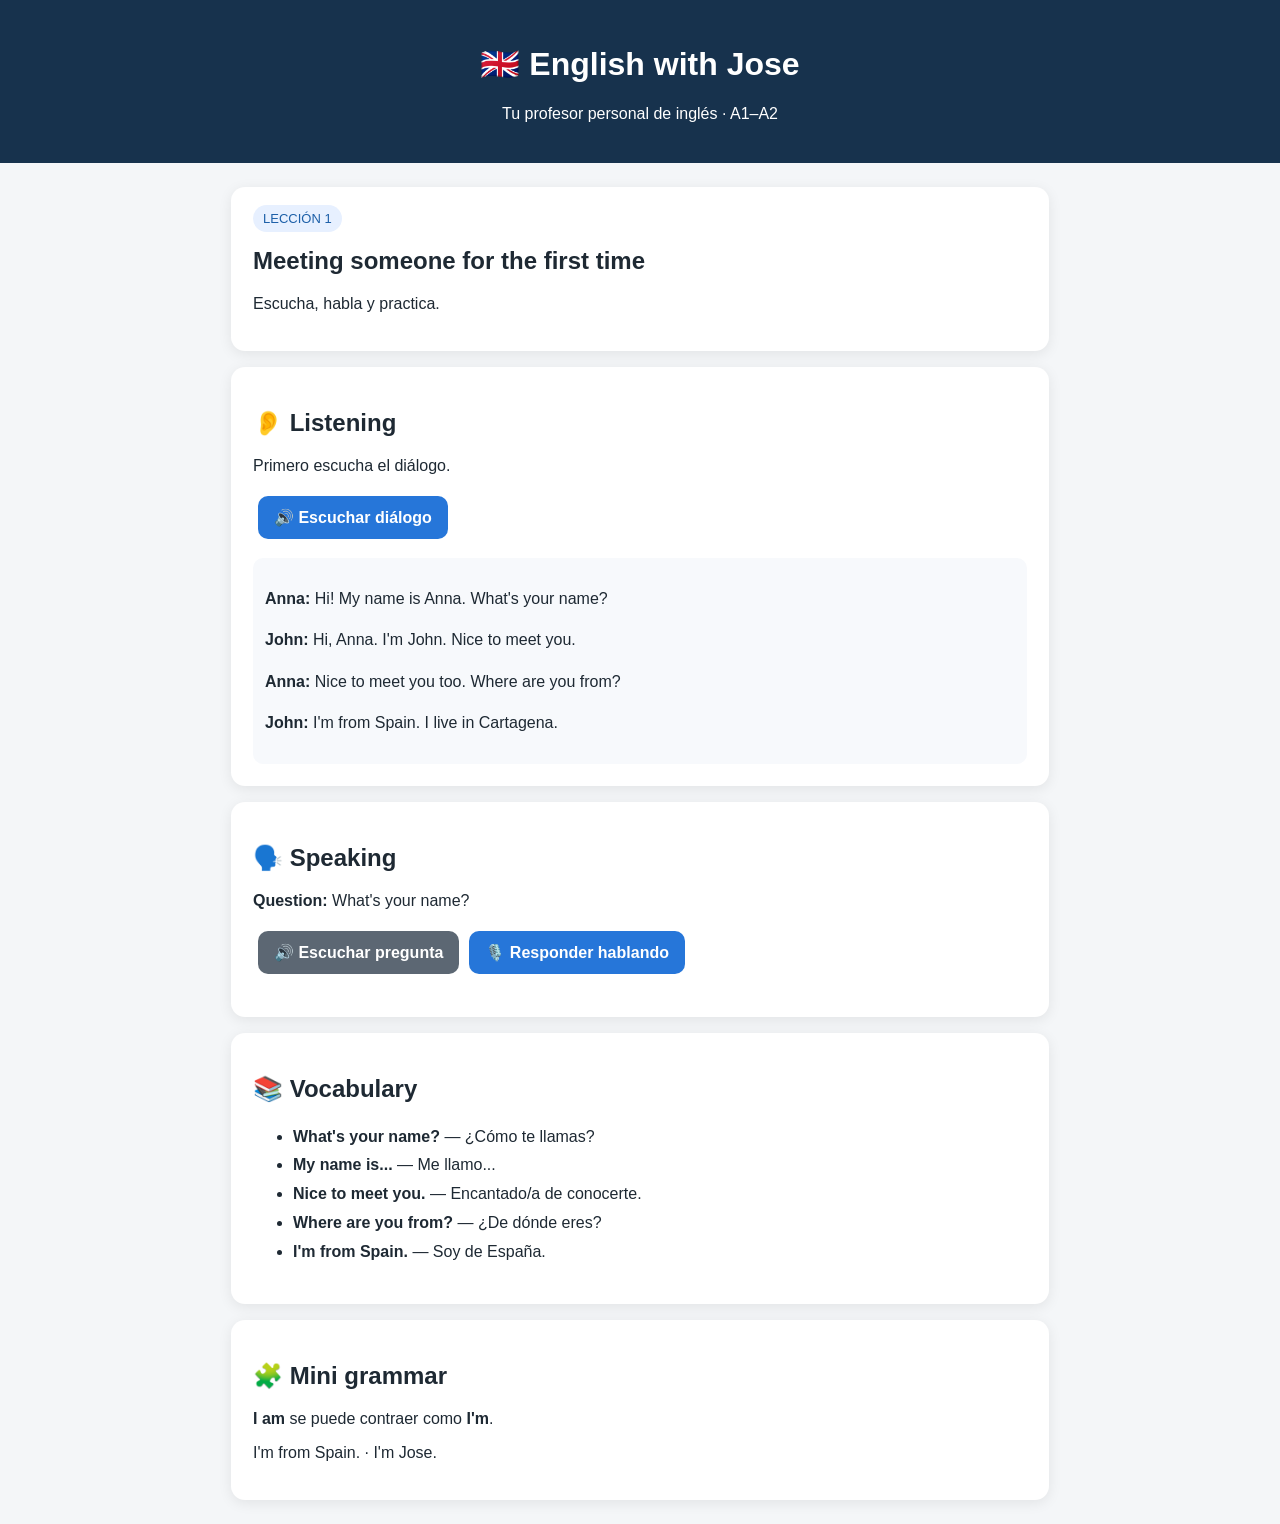
==== index.html @ a92fbfd5 "Add files via upload" ====
<!doctype html><html lang="es"><head><meta charset="utf-8"><meta name="viewport" content="width=device-width,initial-scale=1"><title>English with Jose</title><link rel="stylesheet" href="style.css"></head><body><header><h1>🇬🇧 English with Jose</h1><p>Tu profesor personal de inglés · A1–A2</p></header><main>
<section class="card"><span class="tag">LECCIÓN 1</span><h2>Meeting someone for the first time</h2><p>Escucha, habla y practica.</p></section>
<section class="card"><h2>👂 Listening</h2><p>Primero escucha el diálogo.</p><button id="listenBtn">🔊 Escuchar diálogo</button><div class="dialogue"><p><b>Anna:</b> Hi! My name is Anna. What's your name?</p><p><b>John:</b> Hi, Anna. I'm John. Nice to meet you.</p><p><b>Anna:</b> Nice to meet you too. Where are you from?</p><p><b>John:</b> I'm from Spain. I live in Cartagena.</p></div></section>
<section class="card"><h2>🗣️ Speaking</h2><p><b>Question:</b> What's your name?</p><button id="questionBtn" class="secondary">🔊 Escuchar pregunta</button><button id="speakBtn">🎙️ Responder hablando</button><p id="voiceStatus" class="status"></p><div id="voiceFeedback" class="feedback"></div></section>
<section class="card"><h2>📚 Vocabulary</h2><ul><li><b>What's your name?</b> — ¿Cómo te llamas?</li><li><b>My name is...</b> — Me llamo...</li><li><b>Nice to meet you.</b> — Encantado/a de conocerte.</li><li><b>Where are you from?</b> — ¿De dónde eres?</li><li><b>I'm from Spain.</b> — Soy de España.</li></ul></section>
<section class="card"><h2>🧩 Mini grammar</h2><p><b>I am</b> se puede contraer como <b>I'm</b>.</p><p>I'm from Spain. · I'm Jose.</p></section>
</main><script src="app.js"></script></body></html>
---- style.css ----
*{box-sizing:border-box}body{margin:0;font-family:Arial,sans-serif;background:#f4f6f8;color:#1e2933}header{background:#17324d;color:white;padding:24px;text-align:center}main{max-width:850px;margin:24px auto;padding:0 16px}.card{background:white;border-radius:14px;padding:22px;margin-bottom:16px;box-shadow:0 3px 14px rgba(0,0,0,.08)}.tag{background:#e7f0ff;color:#1c5fa8;padding:6px 10px;border-radius:20px;font-size:13px}button{background:#2676d9;color:white;border:0;border-radius:10px;padding:12px 16px;font-size:16px;font-weight:bold;cursor:pointer;margin:5px}.secondary{background:#5c6773}.dialogue{margin-top:14px;padding:12px;background:#f7f9fc;border-radius:10px;line-height:1.6}.status{font-weight:bold}.feedback{display:none;margin-top:12px;padding:12px;background:#eef7ff;border-radius:10px}ul{line-height:1.8}
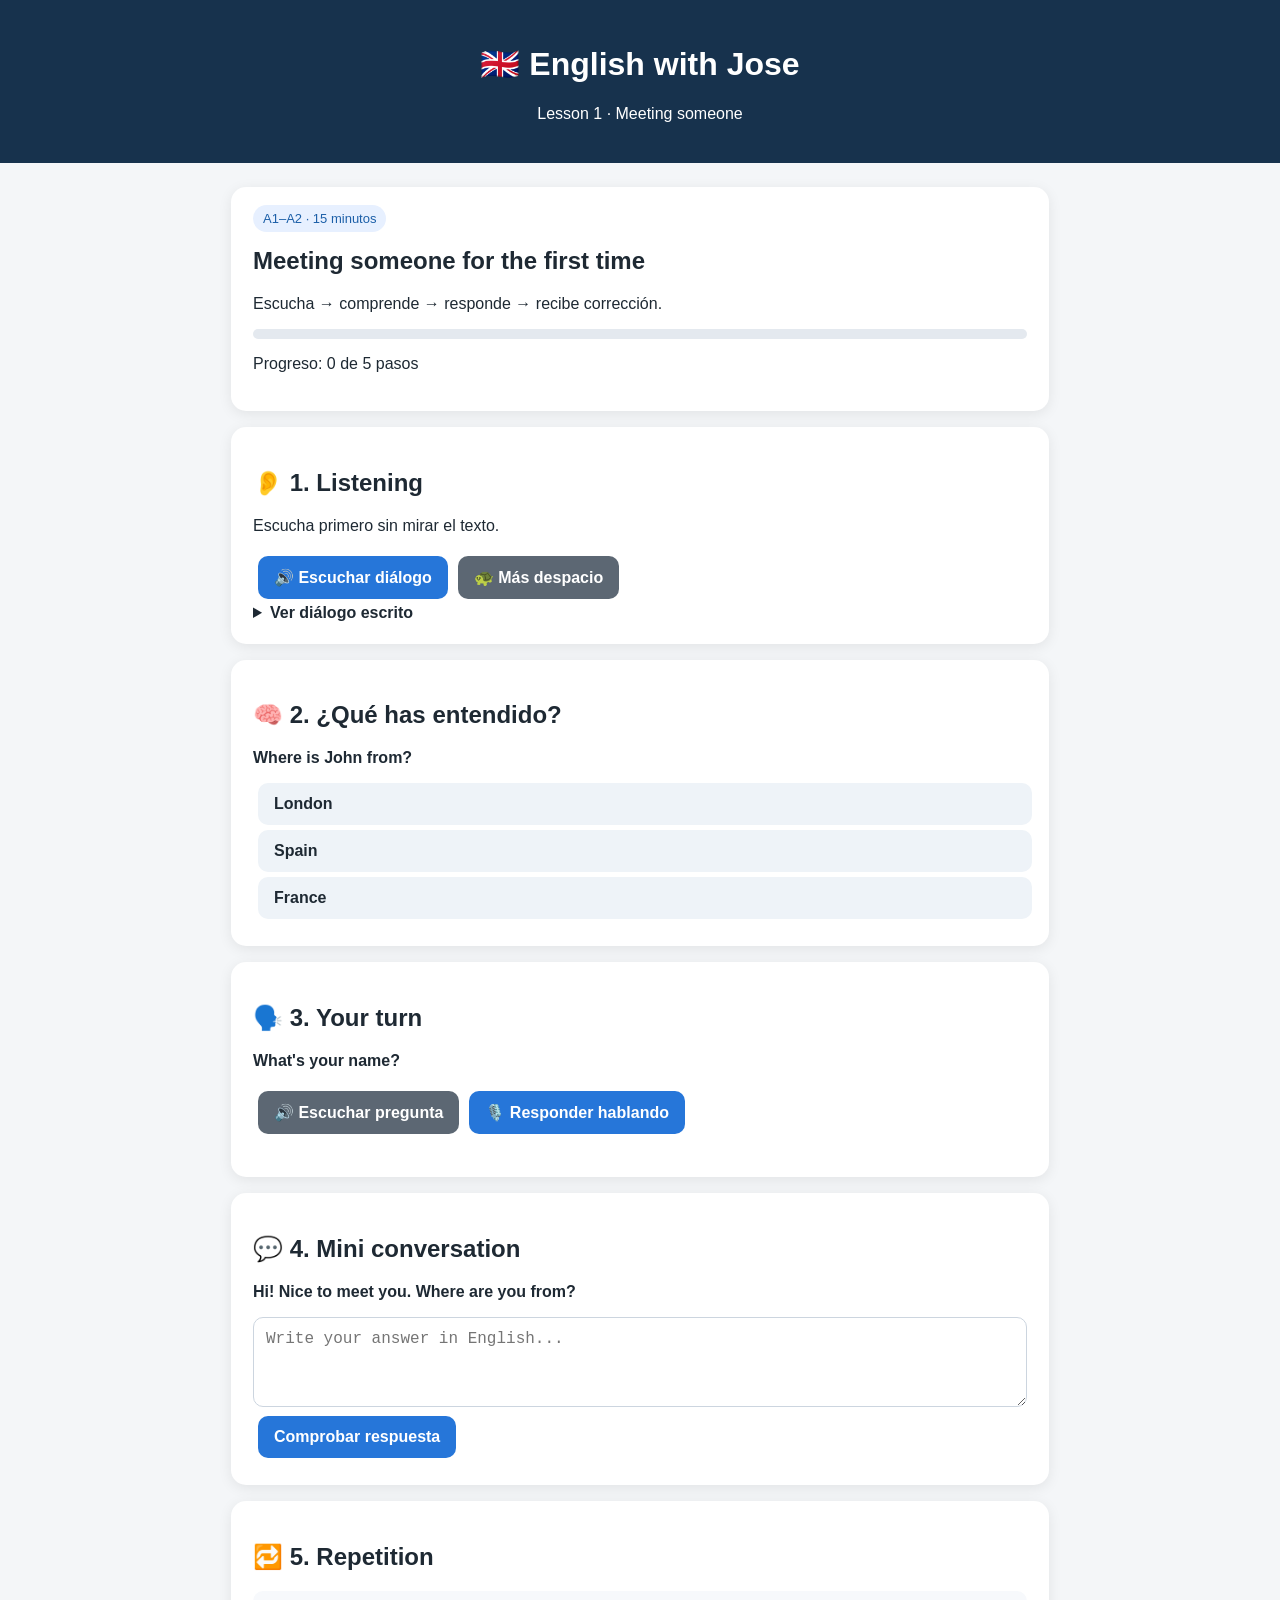
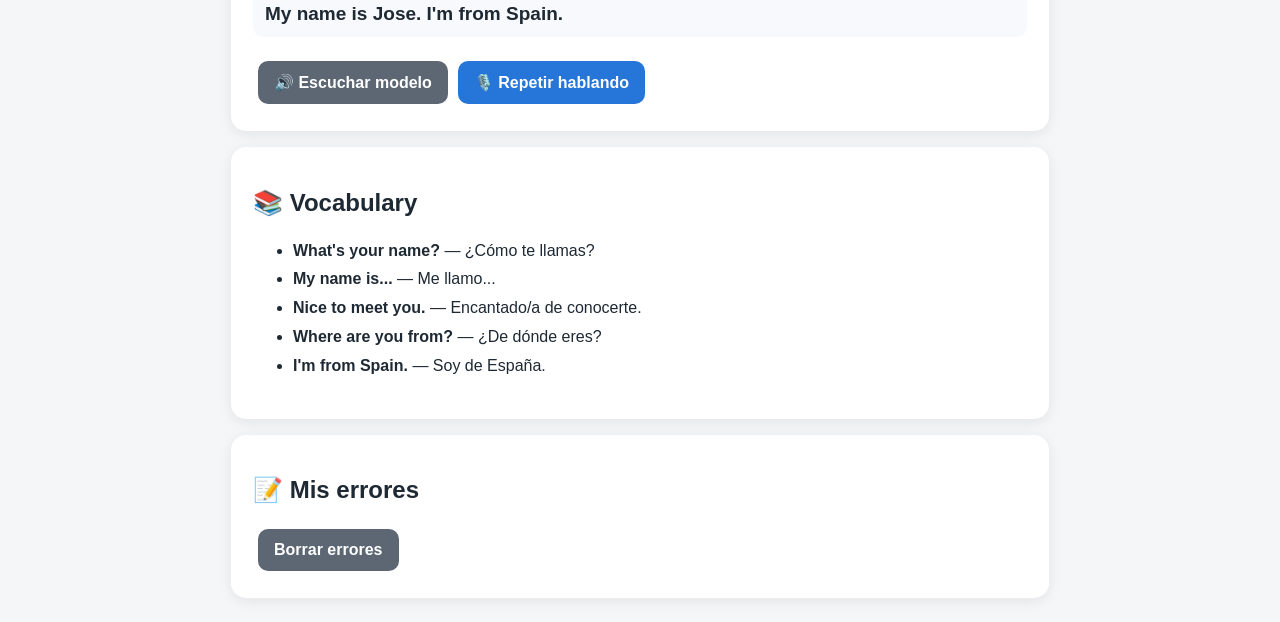
==== commit 264c91d8: "Add files via upload" ====
--- a/index.html
+++ b/index.html
@@ -1,7 +1,9 @@
-<!doctype html><html lang="es"><head><meta charset="utf-8"><meta name="viewport" content="width=device-width,initial-scale=1"><title>English with Jose</title><link rel="stylesheet" href="style.css"></head><body><header><h1>🇬🇧 English with Jose</h1><p>Tu profesor personal de inglés · A1–A2</p></header><main>
-<section class="card"><span class="tag">LECCIÓN 1</span><h2>Meeting someone for the first time</h2><p>Escucha, habla y practica.</p></section>
-<section class="card"><h2>👂 Listening</h2><p>Primero escucha el diálogo.</p><button id="listenBtn">🔊 Escuchar diálogo</button><div class="dialogue"><p><b>Anna:</b> Hi! My name is Anna. What's your name?</p><p><b>John:</b> Hi, Anna. I'm John. Nice to meet you.</p><p><b>Anna:</b> Nice to meet you too. Where are you from?</p><p><b>John:</b> I'm from Spain. I live in Cartagena.</p></div></section>
-<section class="card"><h2>🗣️ Speaking</h2><p><b>Question:</b> What's your name?</p><button id="questionBtn" class="secondary">🔊 Escuchar pregunta</button><button id="speakBtn">🎙️ Responder hablando</button><p id="voiceStatus" class="status"></p><div id="voiceFeedback" class="feedback"></div></section>
+<!doctype html><html lang="es"><head><meta charset="utf-8"><meta name="viewport" content="width=device-width,initial-scale=1"><title>English with Jose</title><link rel="stylesheet" href="style.css"></head><body><header><h1>🇬🇧 English with Jose</h1><p>Lesson 1 · Meeting someone</p></header><main>
+<section class="card"><span class="tag">A1–A2 · 15 minutos</span><h2>Meeting someone for the first time</h2><p>Escucha → comprende → responde → recibe corrección.</p><div class="progress"><div id="bar"></div></div><p id="progressText">Progreso: 0 de 5 pasos</p></section>
+<section class="card"><h2>👂 1. Listening</h2><p>Escucha primero sin mirar el texto.</p><button id="listenBtn">🔊 Escuchar diálogo</button><button id="slowBtn" class="secondary">🐢 Más despacio</button><details><summary>Ver diálogo escrito</summary><div class="dialogue"><p><b>Anna:</b> Hi! My name is Anna. What's your name?</p><p><b>John:</b> Hi, Anna. I'm John. Nice to meet you.</p><p><b>Anna:</b> Nice to meet you too. Where are you from?</p><p><b>John:</b> I'm from Spain. I live in Cartagena.</p></div></details></section>
+<section class="card"><h2>🧠 2. ¿Qué has entendido?</h2><p><b>Where is John from?</b></p><button class="option" data-a="london">London</button><button class="option" data-a="spain">Spain</button><button class="option" data-a="france">France</button><div id="listenFeedback" class="feedback"></div></section>
+<section class="card"><h2>🗣️ 3. Your turn</h2><p><b>What's your name?</b></p><button id="questionBtn" class="secondary">🔊 Escuchar pregunta</button><button id="speakBtn">🎙️ Responder hablando</button><p id="voiceStatus"></p><div id="voiceFeedback" class="feedback"></div></section>
+<section class="card"><h2>💬 4. Mini conversation</h2><p><b>Hi! Nice to meet you. Where are you from?</b></p><textarea id="conversation" placeholder="Write your answer in English..."></textarea><br><button id="checkConversation">Comprobar respuesta</button><div id="conversationFeedback" class="feedback"></div></section>
+<section class="card"><h2>🔁 5. Repetition</h2><p class="model"><b>My name is Jose. I'm from Spain.</b></p><button id="modelBtn" class="secondary">🔊 Escuchar modelo</button><button id="repeatSpeakBtn">🎙️ Repetir hablando</button><div id="repeatFeedback" class="feedback"></div></section>
 <section class="card"><h2>📚 Vocabulary</h2><ul><li><b>What's your name?</b> — ¿Cómo te llamas?</li><li><b>My name is...</b> — Me llamo...</li><li><b>Nice to meet you.</b> — Encantado/a de conocerte.</li><li><b>Where are you from?</b> — ¿De dónde eres?</li><li><b>I'm from Spain.</b> — Soy de España.</li></ul></section>
-<section class="card"><h2>🧩 Mini grammar</h2><p><b>I am</b> se puede contraer como <b>I'm</b>.</p><p>I'm from Spain. · I'm Jose.</p></section>
-</main><script src="app.js"></script></body></html>+<section class="card"><h2>📝 Mis errores</h2><div id="errors"></div><button id="clearErrors" class="secondary">Borrar errores</button></section></main><script src="app.js"></script></body></html>
--- a/style.css
+++ b/style.css
@@ -1 +1 @@
-*{box-sizing:border-box}body{margin:0;font-family:Arial,sans-serif;background:#f4f6f8;color:#1e2933}header{background:#17324d;color:white;padding:24px;text-align:center}main{max-width:850px;margin:24px auto;padding:0 16px}.card{background:white;border-radius:14px;padding:22px;margin-bottom:16px;box-shadow:0 3px 14px rgba(0,0,0,.08)}.tag{background:#e7f0ff;color:#1c5fa8;padding:6px 10px;border-radius:20px;font-size:13px}button{background:#2676d9;color:white;border:0;border-radius:10px;padding:12px 16px;font-size:16px;font-weight:bold;cursor:pointer;margin:5px}.secondary{background:#5c6773}.dialogue{margin-top:14px;padding:12px;background:#f7f9fc;border-radius:10px;line-height:1.6}.status{font-weight:bold}.feedback{display:none;margin-top:12px;padding:12px;background:#eef7ff;border-radius:10px}ul{line-height:1.8}+*{box-sizing:border-box}body{margin:0;font-family:Arial,sans-serif;background:#f4f6f8;color:#1e2933}header{background:#17324d;color:#fff;padding:24px;text-align:center}main{max-width:850px;margin:24px auto;padding:0 16px}.card{background:#fff;border-radius:15px;padding:22px;margin-bottom:16px;box-shadow:0 3px 14px rgba(0,0,0,.08)}.tag{background:#e7f0ff;color:#1c5fa8;padding:6px 10px;border-radius:20px;font-size:13px}.progress{height:10px;background:#e4e9ef;border-radius:10px}.progress div{height:100%;width:0%;background:#2676d9;transition:.4s}button{background:#2676d9;color:#fff;border:0;border-radius:10px;padding:12px 16px;font-size:16px;font-weight:bold;cursor:pointer;margin:5px}.secondary{background:#5c6773}.option{display:block;width:100%;text-align:left;background:#eef3f8;color:#1e2933}.dialogue{padding:10px;background:#f7f9fc;border-radius:10px}.feedback{display:none;margin-top:12px;padding:12px;border-radius:10px;background:#eef7ff}.success{background:#eff9f2}.error{background:#fff2f2;padding:10px;border-radius:8px;margin:8px 0}textarea{width:100%;min-height:90px;padding:12px;border:1px solid #ccd5df;border-radius:10px;font-size:16px}.model{font-size:19px;background:#f7f9fc;padding:12px;border-radius:10px}ul{line-height:1.8}summary{cursor:pointer;font-weight:bold}
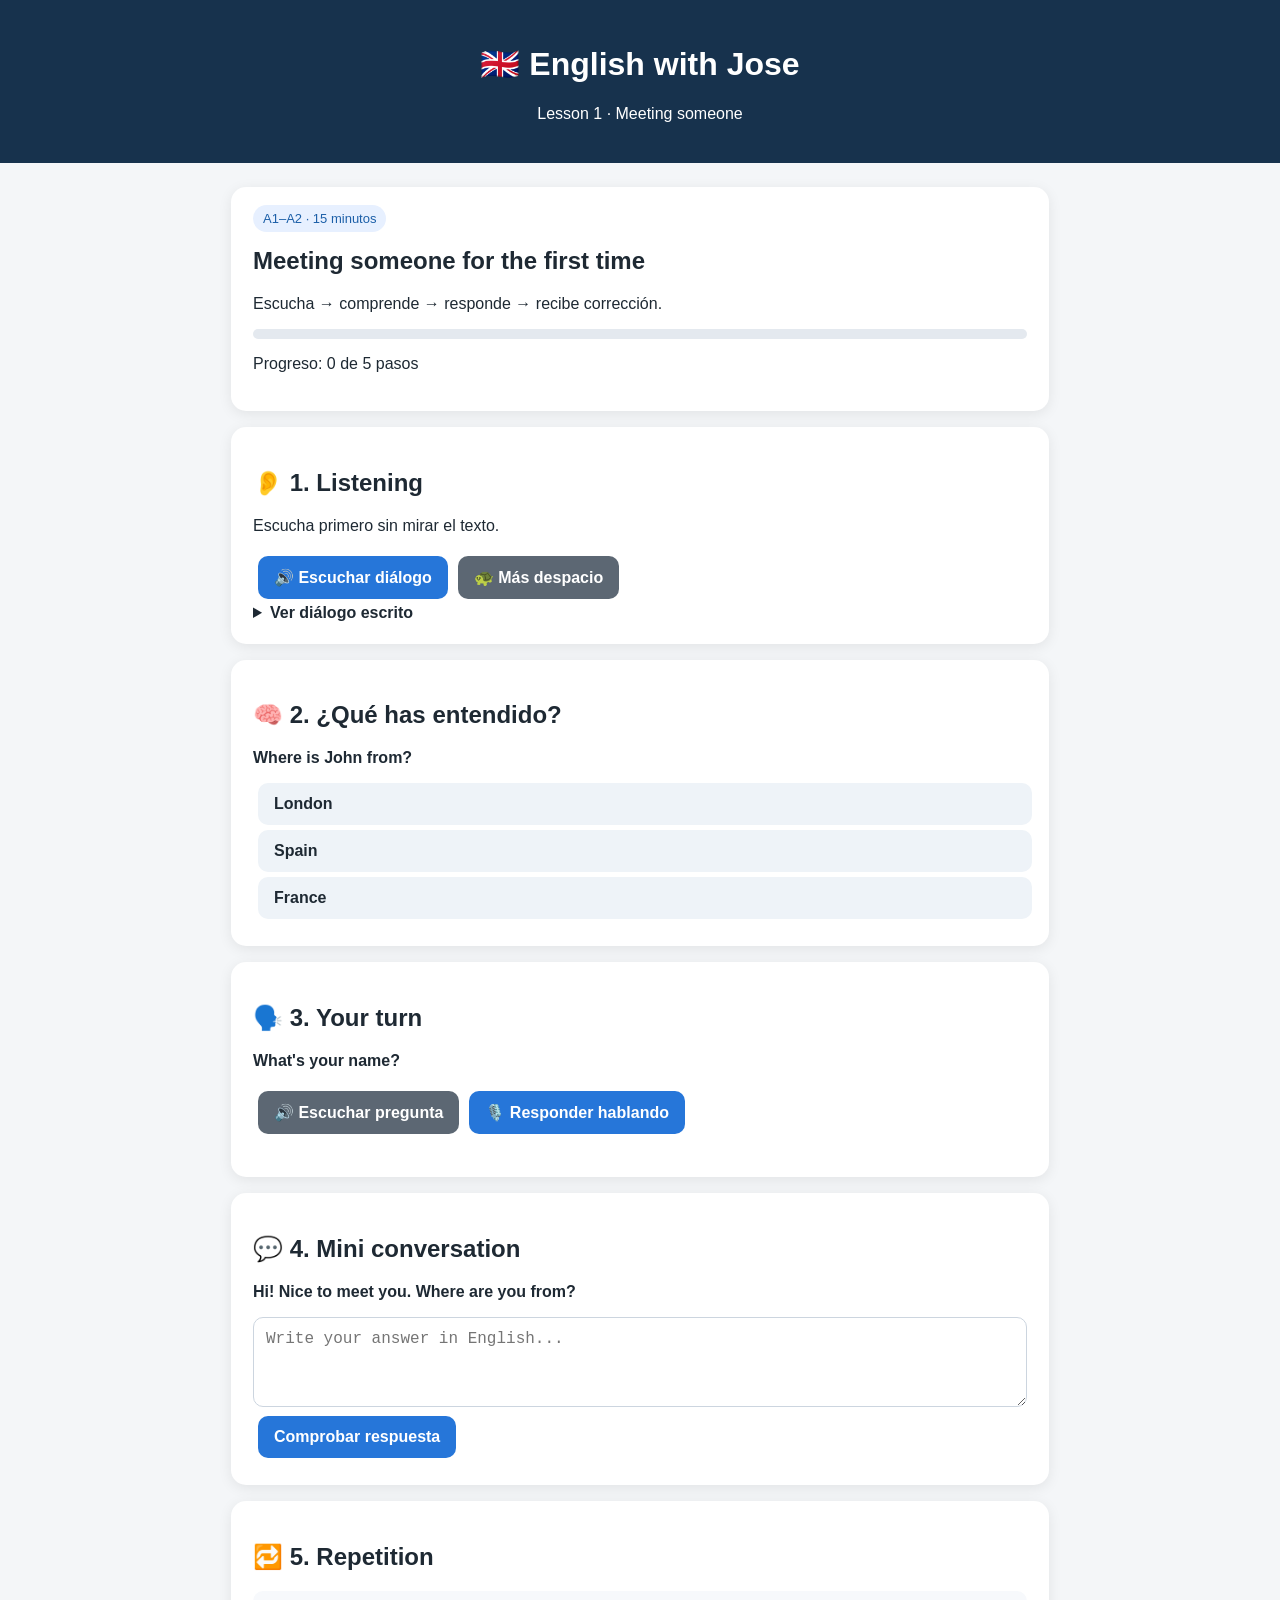
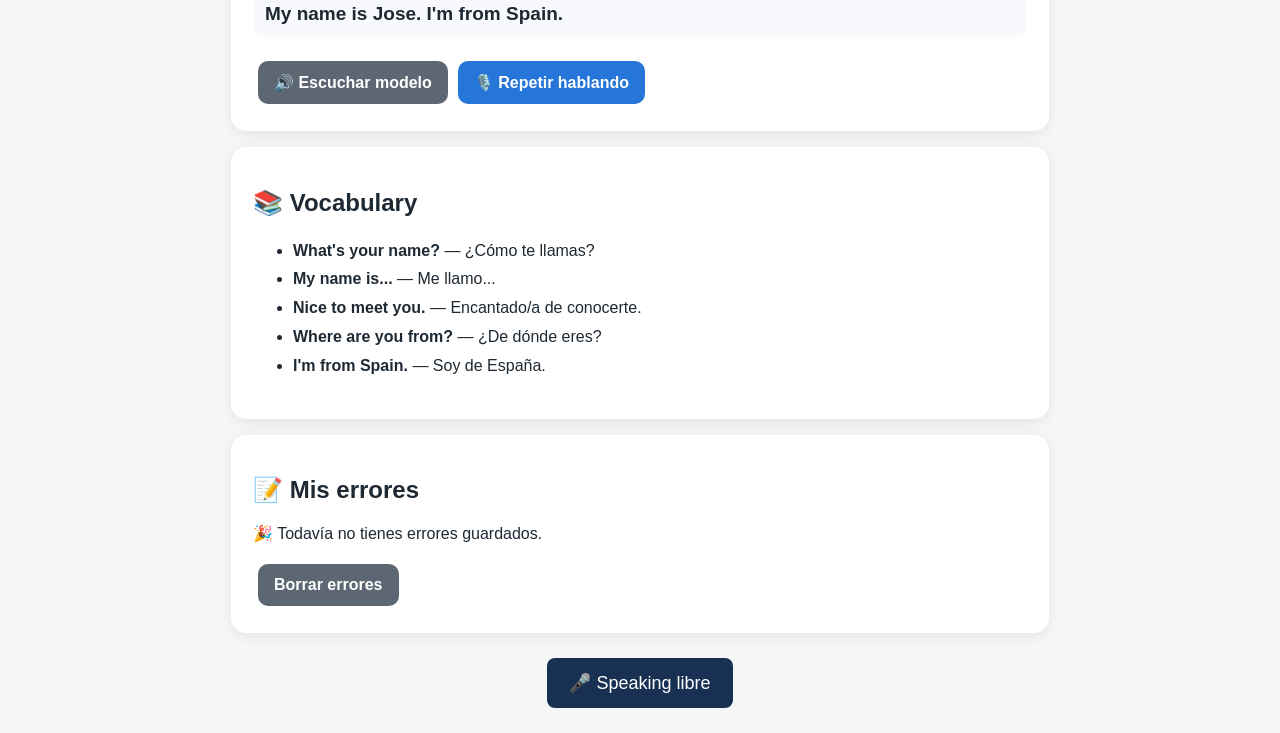
==== commit ffcd0de6: "Add error section and speaking link to index.html Added a section for displaying errors and a link t" ====
--- a/index.html
+++ b/index.html
@@ -6,4 +6,9 @@
 <section class="card"><h2>💬 4. Mini conversation</h2><p><b>Hi! Nice to meet you. Where are you from?</b></p><textarea id="conversation" placeholder="Write your answer in English..."></textarea><br><button id="checkConversation">Comprobar respuesta</button><div id="conversationFeedback" class="feedback"></div></section>
 <section class="card"><h2>🔁 5. Repetition</h2><p class="model"><b>My name is Jose. I'm from Spain.</b></p><button id="modelBtn" class="secondary">🔊 Escuchar modelo</button><button id="repeatSpeakBtn">🎙️ Repetir hablando</button><div id="repeatFeedback" class="feedback"></div></section>
 <section class="card"><h2>📚 Vocabulary</h2><ul><li><b>What's your name?</b> — ¿Cómo te llamas?</li><li><b>My name is...</b> — Me llamo...</li><li><b>Nice to meet you.</b> — Encantado/a de conocerte.</li><li><b>Where are you from?</b> — ¿De dónde eres?</li><li><b>I'm from Spain.</b> — Soy de España.</li></ul></section>
-<section class="card"><h2>📝 Mis errores</h2><div id="errors"></div><button id="clearErrors" class="secondary">Borrar errores</button></section></main><script src="app.js"></script></body></html>+<section class="card"><h2>📝 Mis errores</h2><div id="errors"></div><button id="clearErrors" class="secondary">Borrar errores</button></section></main><script src="app.js"></script>
+<p style="text-align:center; margin:25px;">
+  <a href="speaking.html" style="display:inline-block; background:#183153; color:white; padding:14px 22px; border-radius:8px; text-decoration:none; font-size:18px;">
+    🎤 Speaking libre
+  </a>
+</p></body></html>
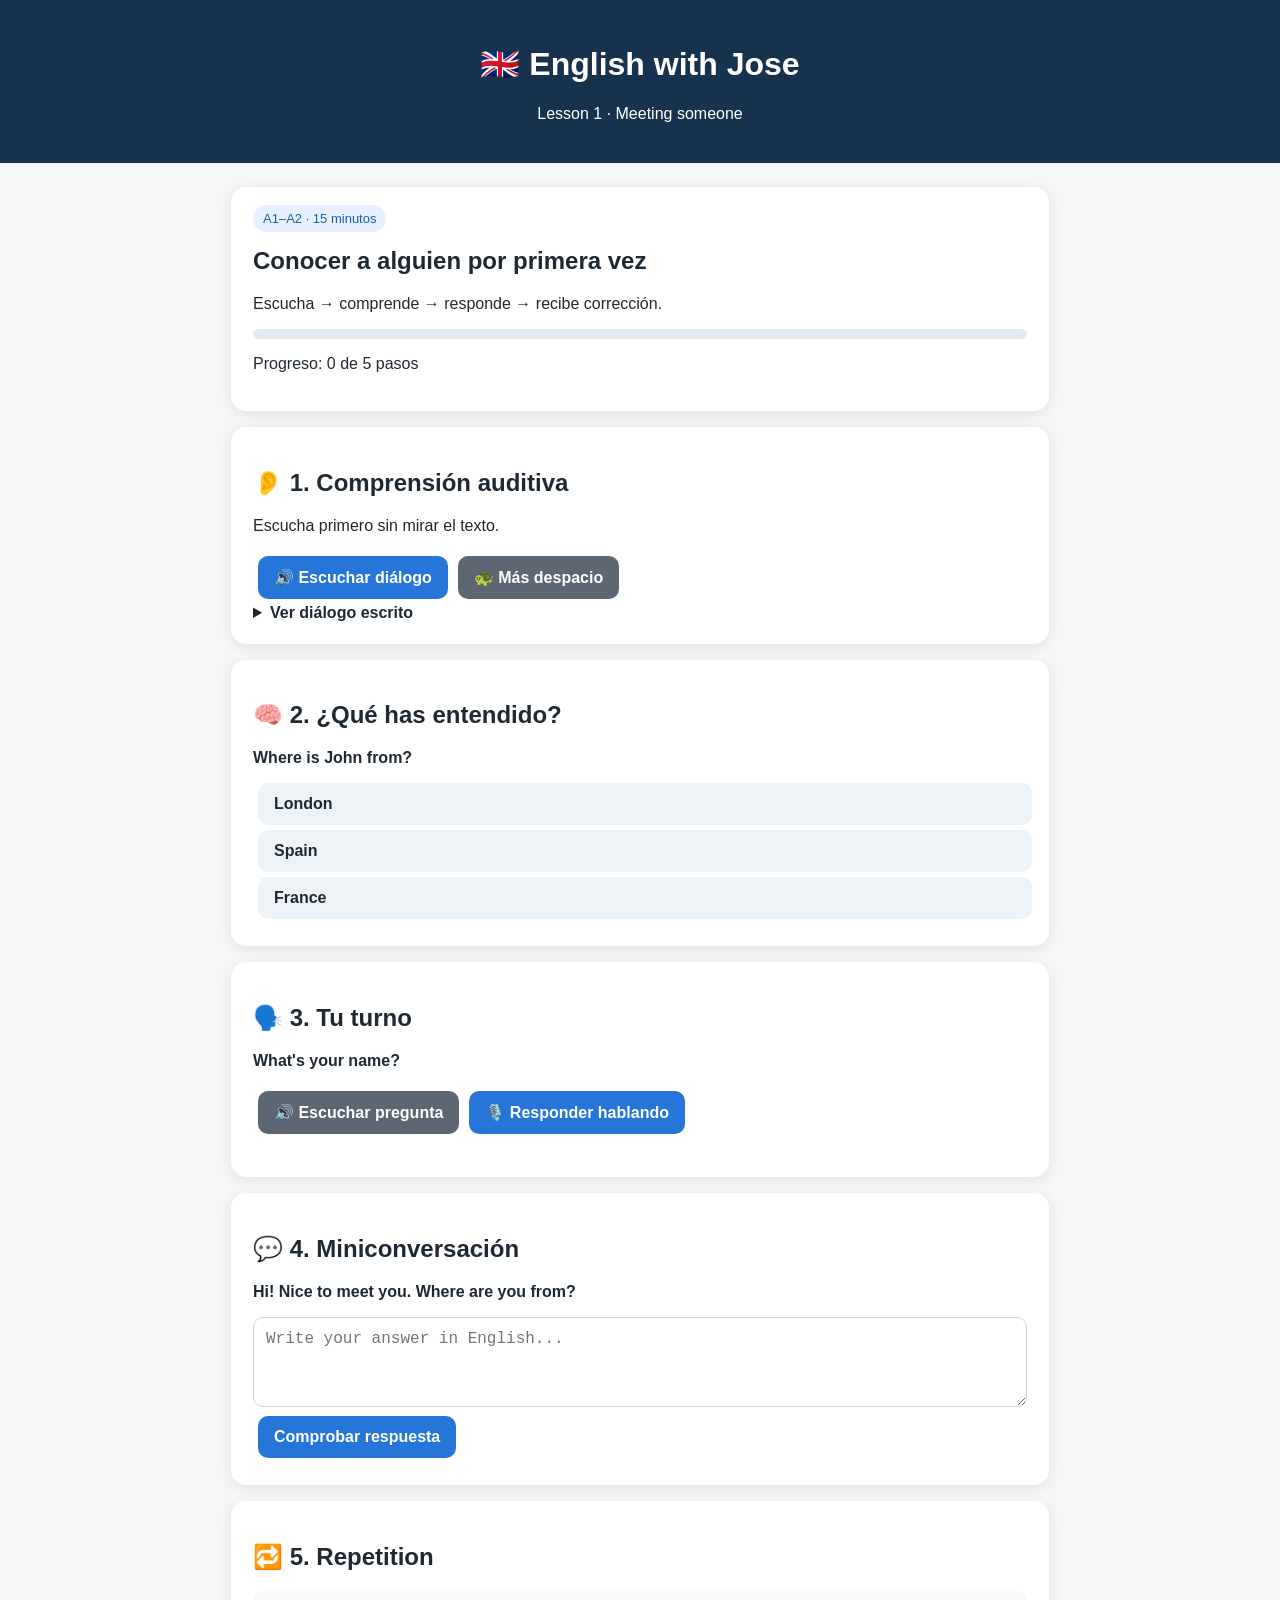
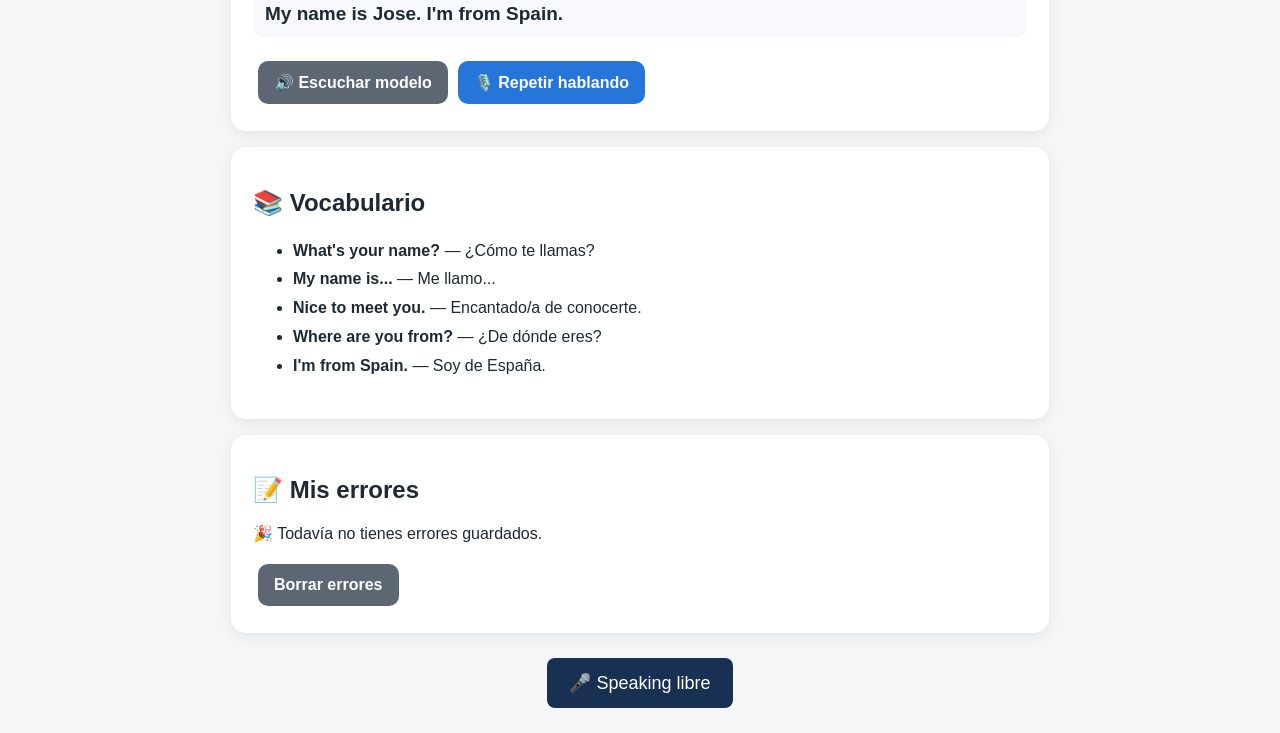
==== commit eecca7b9: "Add Spanish sections for vocabulary and comprehension" ====
--- a/index.html
+++ b/index.html
@@ -1,11 +1,11 @@
 <!doctype html><html lang="es"><head><meta charset="utf-8"><meta name="viewport" content="width=device-width,initial-scale=1"><title>English with Jose</title><link rel="stylesheet" href="style.css"></head><body><header><h1>🇬🇧 English with Jose</h1><p>Lesson 1 · Meeting someone</p></header><main>
-<section class="card"><span class="tag">A1–A2 · 15 minutos</span><h2>Meeting someone for the first time</h2><p>Escucha → comprende → responde → recibe corrección.</p><div class="progress"><div id="bar"></div></div><p id="progressText">Progreso: 0 de 5 pasos</p></section>
-<section class="card"><h2>👂 1. Listening</h2><p>Escucha primero sin mirar el texto.</p><button id="listenBtn">🔊 Escuchar diálogo</button><button id="slowBtn" class="secondary">🐢 Más despacio</button><details><summary>Ver diálogo escrito</summary><div class="dialogue"><p><b>Anna:</b> Hi! My name is Anna. What's your name?</p><p><b>John:</b> Hi, Anna. I'm John. Nice to meet you.</p><p><b>Anna:</b> Nice to meet you too. Where are you from?</p><p><b>John:</b> I'm from Spain. I live in Cartagena.</p></div></details></section>
+<section class="card"><span class="tag">A1–A2 · 15 minutos</span><h2>Conocer a alguien por primera vez</h2><p>Escucha → comprende → responde → recibe corrección.</p><div class="progress"><div id="bar"></div></div><p id="progressText">Progreso: 0 de 5 pasos</p></section>
+<section class="card"><h2>👂 1. Comprensión auditiva</h2><p>Escucha primero sin mirar el texto.</p><button id="listenBtn">🔊 Escuchar diálogo</button><button id="slowBtn" class="secondary">🐢 Más despacio</button><details><summary>Ver diálogo escrito</summary><div class="dialogue"><p><b>Anna:</b> Hi! My name is Anna. What's your name?</p><p><b>John:</b> Hi, Anna. I'm John. Nice to meet you.</p><p><b>Anna:</b> Nice to meet you too. Where are you from?</p><p><b>John:</b> I'm from Spain. I live in Cartagena.</p></div></details></section>
 <section class="card"><h2>🧠 2. ¿Qué has entendido?</h2><p><b>Where is John from?</b></p><button class="option" data-a="london">London</button><button class="option" data-a="spain">Spain</button><button class="option" data-a="france">France</button><div id="listenFeedback" class="feedback"></div></section>
-<section class="card"><h2>🗣️ 3. Your turn</h2><p><b>What's your name?</b></p><button id="questionBtn" class="secondary">🔊 Escuchar pregunta</button><button id="speakBtn">🎙️ Responder hablando</button><p id="voiceStatus"></p><div id="voiceFeedback" class="feedback"></div></section>
-<section class="card"><h2>💬 4. Mini conversation</h2><p><b>Hi! Nice to meet you. Where are you from?</b></p><textarea id="conversation" placeholder="Write your answer in English..."></textarea><br><button id="checkConversation">Comprobar respuesta</button><div id="conversationFeedback" class="feedback"></div></section>
+<section class="card"><h2>🗣️ 3. Tu turno</h2><p><b>What's your name?</b></p><button id="questionBtn" class="secondary">🔊 Escuchar pregunta</button><button id="speakBtn">🎙️ Responder hablando</button><p id="voiceStatus"></p><div id="voiceFeedback" class="feedback"></div></section>
+<section class="card"><h2>💬 4. Miniconversación</h2><p><b>Hi! Nice to meet you. Where are you from?</b></p><textarea id="conversation" placeholder="Write your answer in English..."></textarea><br><button id="checkConversation">Comprobar respuesta</button><div id="conversationFeedback" class="feedback"></div></section>
 <section class="card"><h2>🔁 5. Repetition</h2><p class="model"><b>My name is Jose. I'm from Spain.</b></p><button id="modelBtn" class="secondary">🔊 Escuchar modelo</button><button id="repeatSpeakBtn">🎙️ Repetir hablando</button><div id="repeatFeedback" class="feedback"></div></section>
-<section class="card"><h2>📚 Vocabulary</h2><ul><li><b>What's your name?</b> — ¿Cómo te llamas?</li><li><b>My name is...</b> — Me llamo...</li><li><b>Nice to meet you.</b> — Encantado/a de conocerte.</li><li><b>Where are you from?</b> — ¿De dónde eres?</li><li><b>I'm from Spain.</b> — Soy de España.</li></ul></section>
+<section class="card"><h2>📚 Vocabulario</h2><ul><li><b>What's your name?</b> — ¿Cómo te llamas?</li><li><b>My name is...</b> — Me llamo...</li><li><b>Nice to meet you.</b> — Encantado/a de conocerte.</li><li><b>Where are you from?</b> — ¿De dónde eres?</li><li><b>I'm from Spain.</b> — Soy de España.</li></ul></section>
 <section class="card"><h2>📝 Mis errores</h2><div id="errors"></div><button id="clearErrors" class="secondary">Borrar errores</button></section></main><script src="app.js"></script>
 <p style="text-align:center; margin:25px;">
   <a href="speaking.html" style="display:inline-block; background:#183153; color:white; padding:14px 22px; border-radius:8px; text-decoration:none; font-size:18px;">
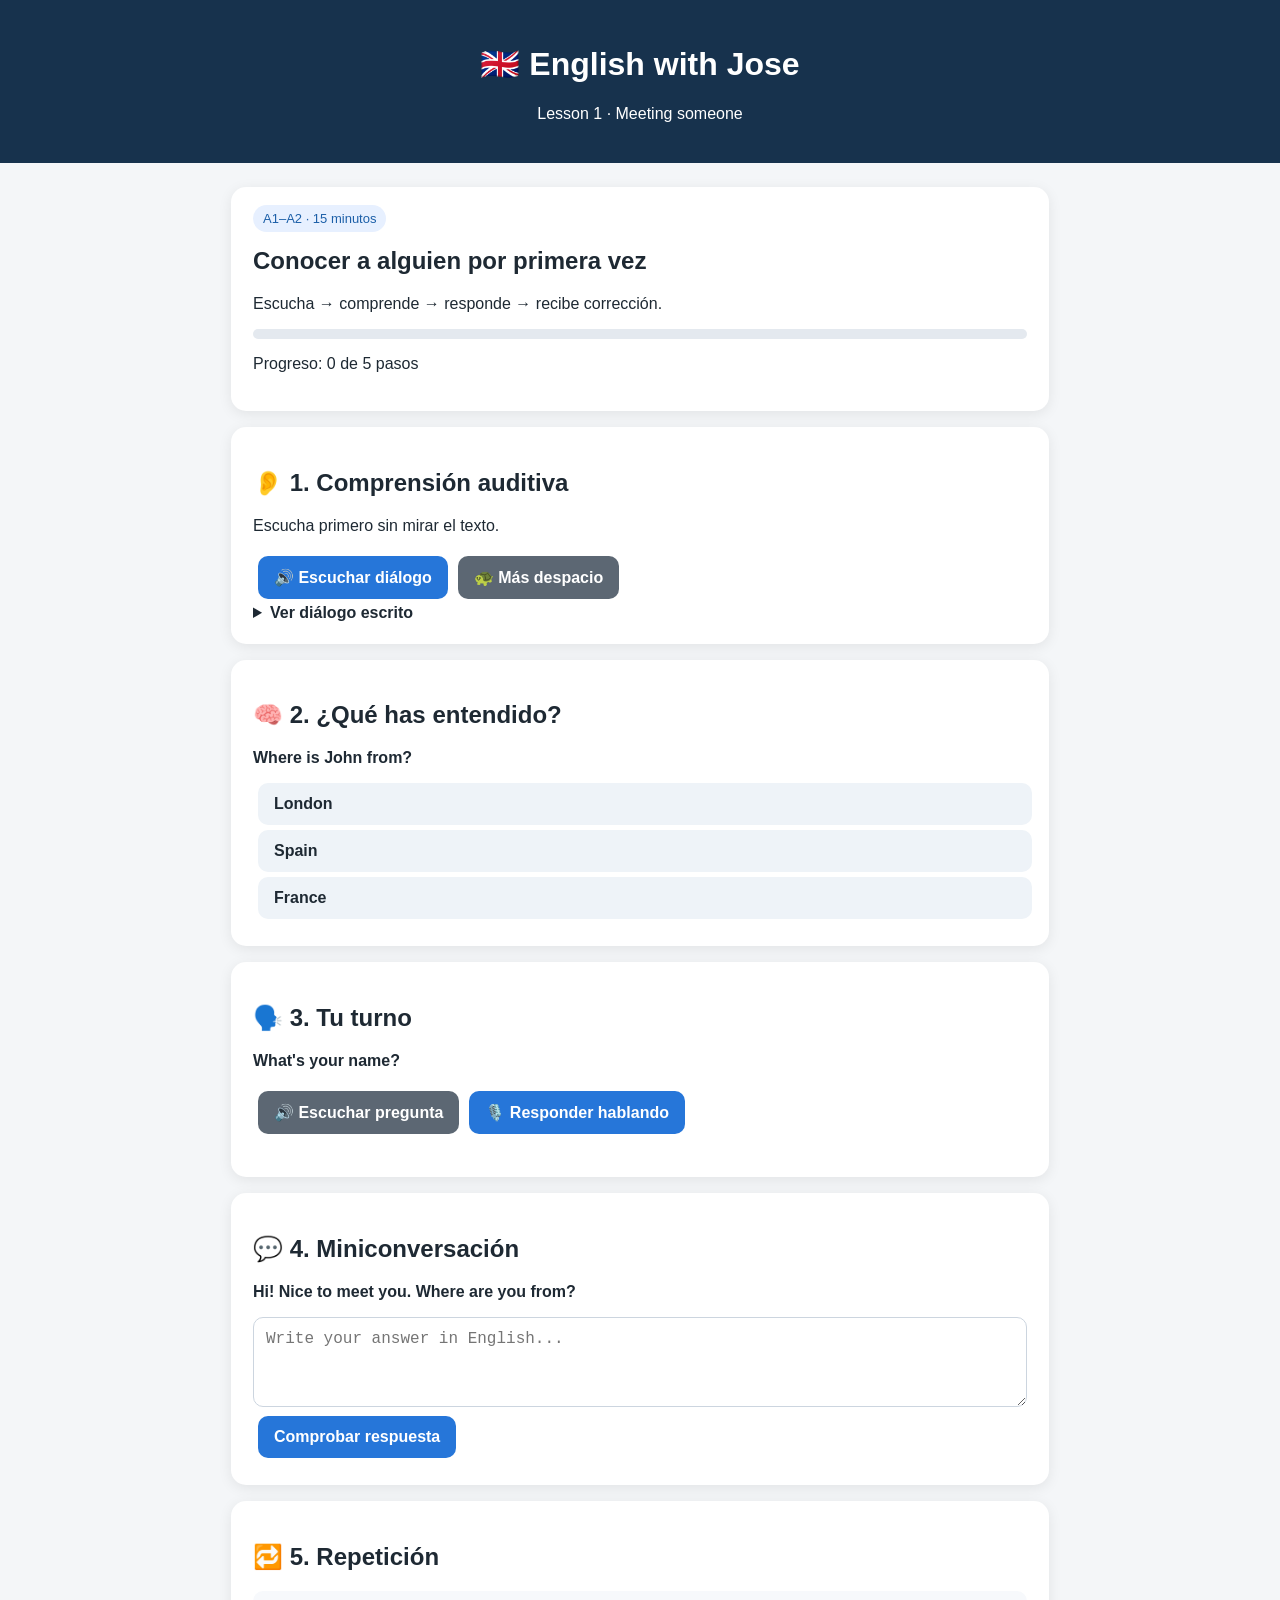
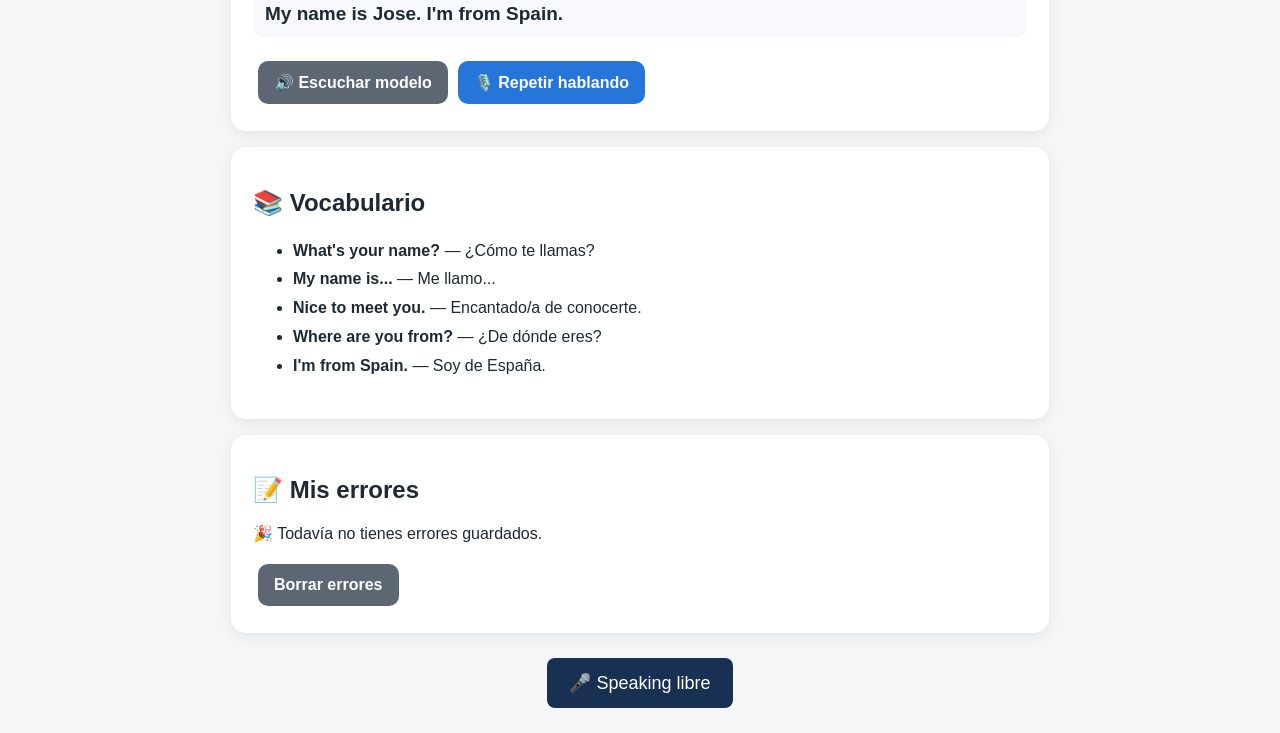
==== commit c940fce9: "Fix section title from 'Repetition' to 'Repetición'" ====
--- a/index.html
+++ b/index.html
@@ -4,7 +4,7 @@
 <section class="card"><h2>🧠 2. ¿Qué has entendido?</h2><p><b>Where is John from?</b></p><button class="option" data-a="london">London</button><button class="option" data-a="spain">Spain</button><button class="option" data-a="france">France</button><div id="listenFeedback" class="feedback"></div></section>
 <section class="card"><h2>🗣️ 3. Tu turno</h2><p><b>What's your name?</b></p><button id="questionBtn" class="secondary">🔊 Escuchar pregunta</button><button id="speakBtn">🎙️ Responder hablando</button><p id="voiceStatus"></p><div id="voiceFeedback" class="feedback"></div></section>
 <section class="card"><h2>💬 4. Miniconversación</h2><p><b>Hi! Nice to meet you. Where are you from?</b></p><textarea id="conversation" placeholder="Write your answer in English..."></textarea><br><button id="checkConversation">Comprobar respuesta</button><div id="conversationFeedback" class="feedback"></div></section>
-<section class="card"><h2>🔁 5. Repetition</h2><p class="model"><b>My name is Jose. I'm from Spain.</b></p><button id="modelBtn" class="secondary">🔊 Escuchar modelo</button><button id="repeatSpeakBtn">🎙️ Repetir hablando</button><div id="repeatFeedback" class="feedback"></div></section>
+<section class="card"><h2>🔁 5. Repetición</h2><p class="model"><b>My name is Jose. I'm from Spain.</b></p><button id="modelBtn" class="secondary">🔊 Escuchar modelo</button><button id="repeatSpeakBtn">🎙️ Repetir hablando</button><div id="repeatFeedback" class="feedback"></div></section>
 <section class="card"><h2>📚 Vocabulario</h2><ul><li><b>What's your name?</b> — ¿Cómo te llamas?</li><li><b>My name is...</b> — Me llamo...</li><li><b>Nice to meet you.</b> — Encantado/a de conocerte.</li><li><b>Where are you from?</b> — ¿De dónde eres?</li><li><b>I'm from Spain.</b> — Soy de España.</li></ul></section>
 <section class="card"><h2>📝 Mis errores</h2><div id="errors"></div><button id="clearErrors" class="secondary">Borrar errores</button></section></main><script src="app.js"></script>
 <p style="text-align:center; margin:25px;">
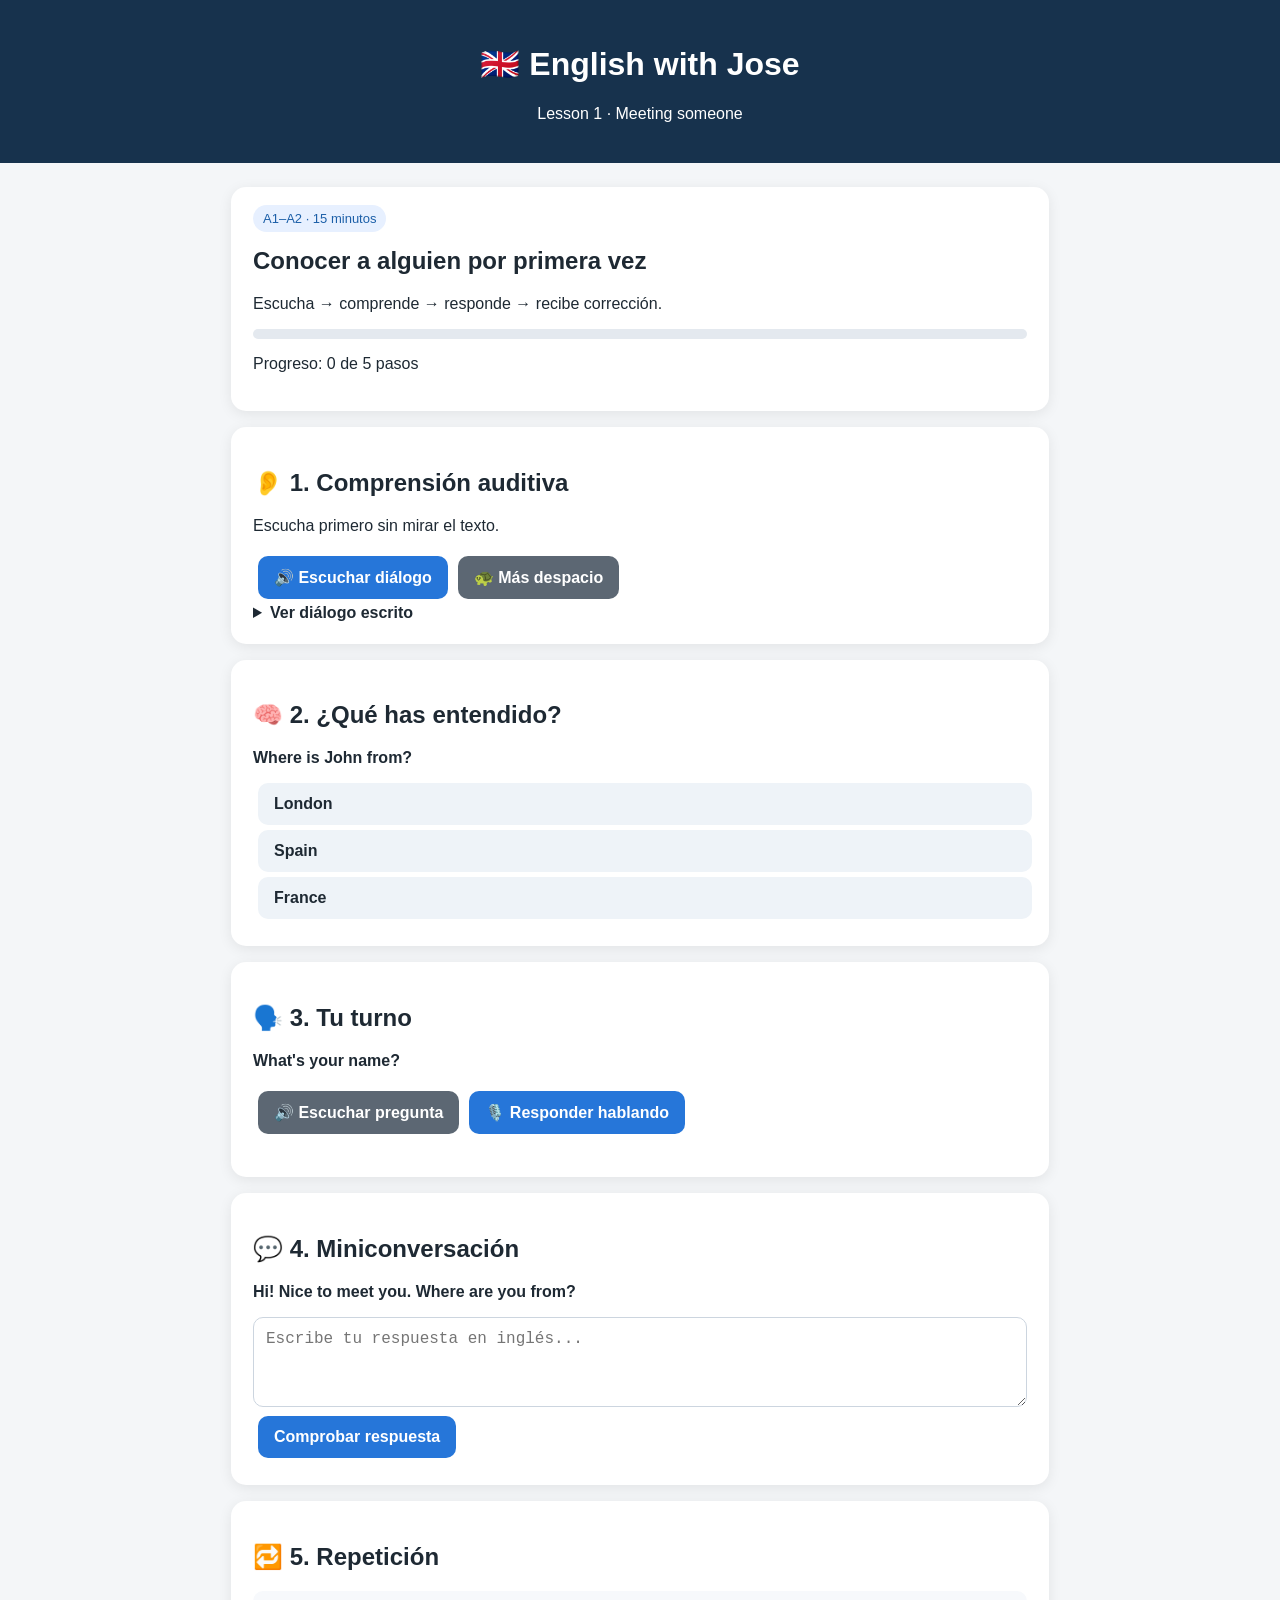
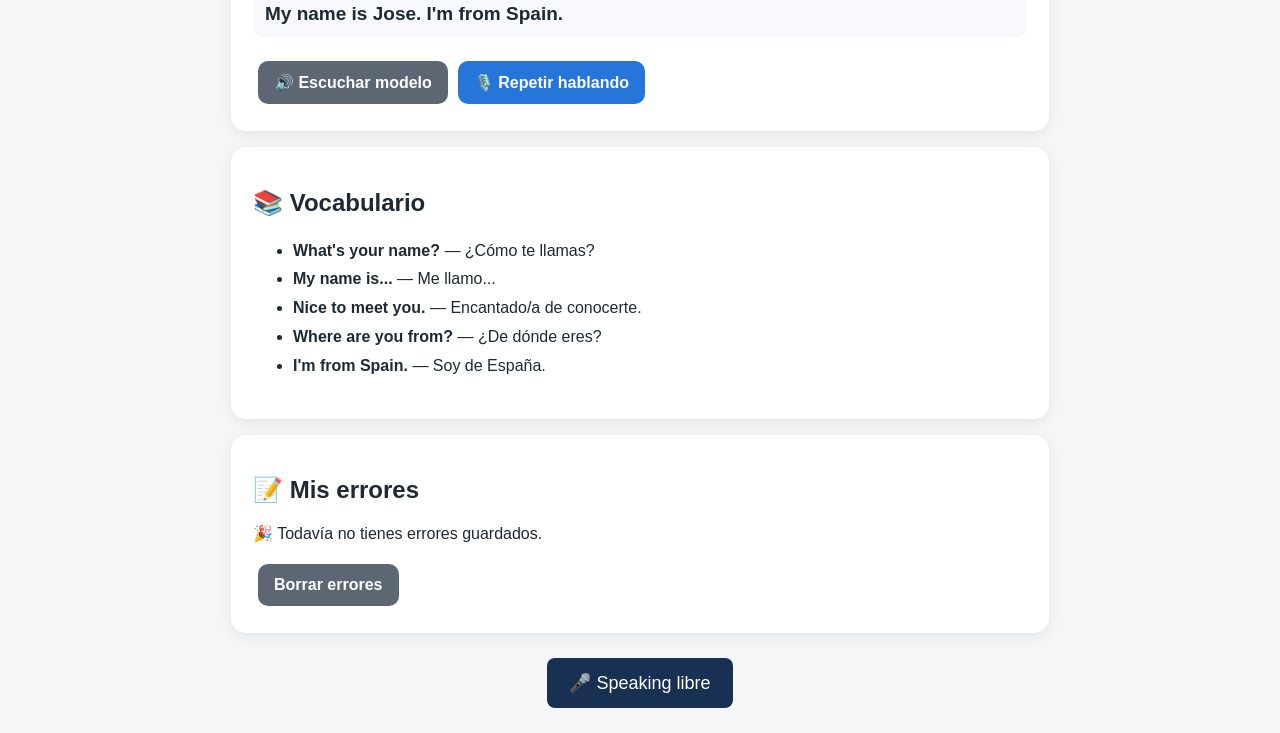
==== commit 157850cf: "Update conversation section to include Spanish prompt" ====
--- a/index.html
+++ b/index.html
@@ -3,7 +3,7 @@
 <section class="card"><h2>👂 1. Comprensión auditiva</h2><p>Escucha primero sin mirar el texto.</p><button id="listenBtn">🔊 Escuchar diálogo</button><button id="slowBtn" class="secondary">🐢 Más despacio</button><details><summary>Ver diálogo escrito</summary><div class="dialogue"><p><b>Anna:</b> Hi! My name is Anna. What's your name?</p><p><b>John:</b> Hi, Anna. I'm John. Nice to meet you.</p><p><b>Anna:</b> Nice to meet you too. Where are you from?</p><p><b>John:</b> I'm from Spain. I live in Cartagena.</p></div></details></section>
 <section class="card"><h2>🧠 2. ¿Qué has entendido?</h2><p><b>Where is John from?</b></p><button class="option" data-a="london">London</button><button class="option" data-a="spain">Spain</button><button class="option" data-a="france">France</button><div id="listenFeedback" class="feedback"></div></section>
 <section class="card"><h2>🗣️ 3. Tu turno</h2><p><b>What's your name?</b></p><button id="questionBtn" class="secondary">🔊 Escuchar pregunta</button><button id="speakBtn">🎙️ Responder hablando</button><p id="voiceStatus"></p><div id="voiceFeedback" class="feedback"></div></section>
-<section class="card"><h2>💬 4. Miniconversación</h2><p><b>Hi! Nice to meet you. Where are you from?</b></p><textarea id="conversation" placeholder="Write your answer in English..."></textarea><br><button id="checkConversation">Comprobar respuesta</button><div id="conversationFeedback" class="feedback"></div></section>
+<section class="card"><h2>💬 4. Miniconversación</h2><p><b>Hi! Nice to meet you. Where are you from?</b></p><textarea id="conversation" placeholder="Escribe tu respuesta en inglés..."></textarea><br><button id="checkConversation">Comprobar respuesta</button><div id="conversationFeedback" class="feedback"></div></section>
 <section class="card"><h2>🔁 5. Repetición</h2><p class="model"><b>My name is Jose. I'm from Spain.</b></p><button id="modelBtn" class="secondary">🔊 Escuchar modelo</button><button id="repeatSpeakBtn">🎙️ Repetir hablando</button><div id="repeatFeedback" class="feedback"></div></section>
 <section class="card"><h2>📚 Vocabulario</h2><ul><li><b>What's your name?</b> — ¿Cómo te llamas?</li><li><b>My name is...</b> — Me llamo...</li><li><b>Nice to meet you.</b> — Encantado/a de conocerte.</li><li><b>Where are you from?</b> — ¿De dónde eres?</li><li><b>I'm from Spain.</b> — Soy de España.</li></ul></section>
 <section class="card"><h2>📝 Mis errores</h2><div id="errors"></div><button id="clearErrors" class="secondary">Borrar errores</button></section></main><script src="app.js"></script>
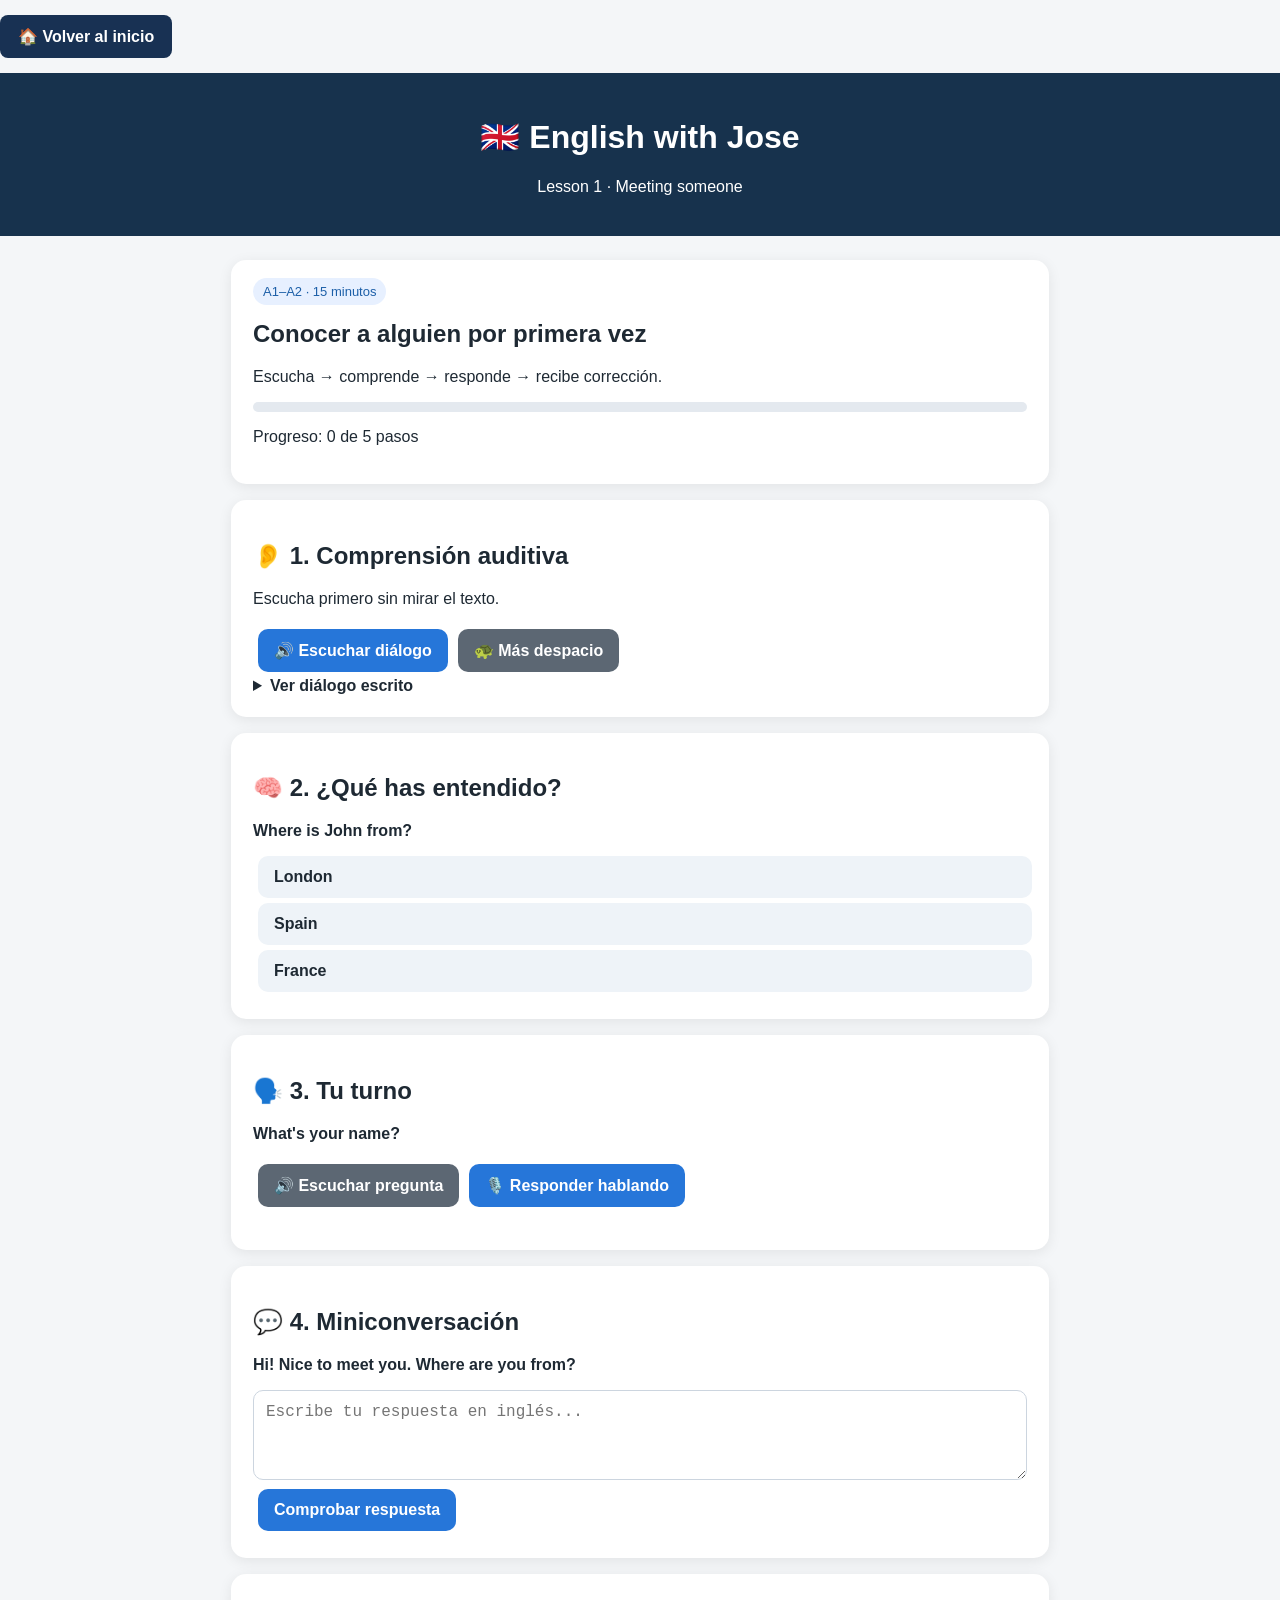
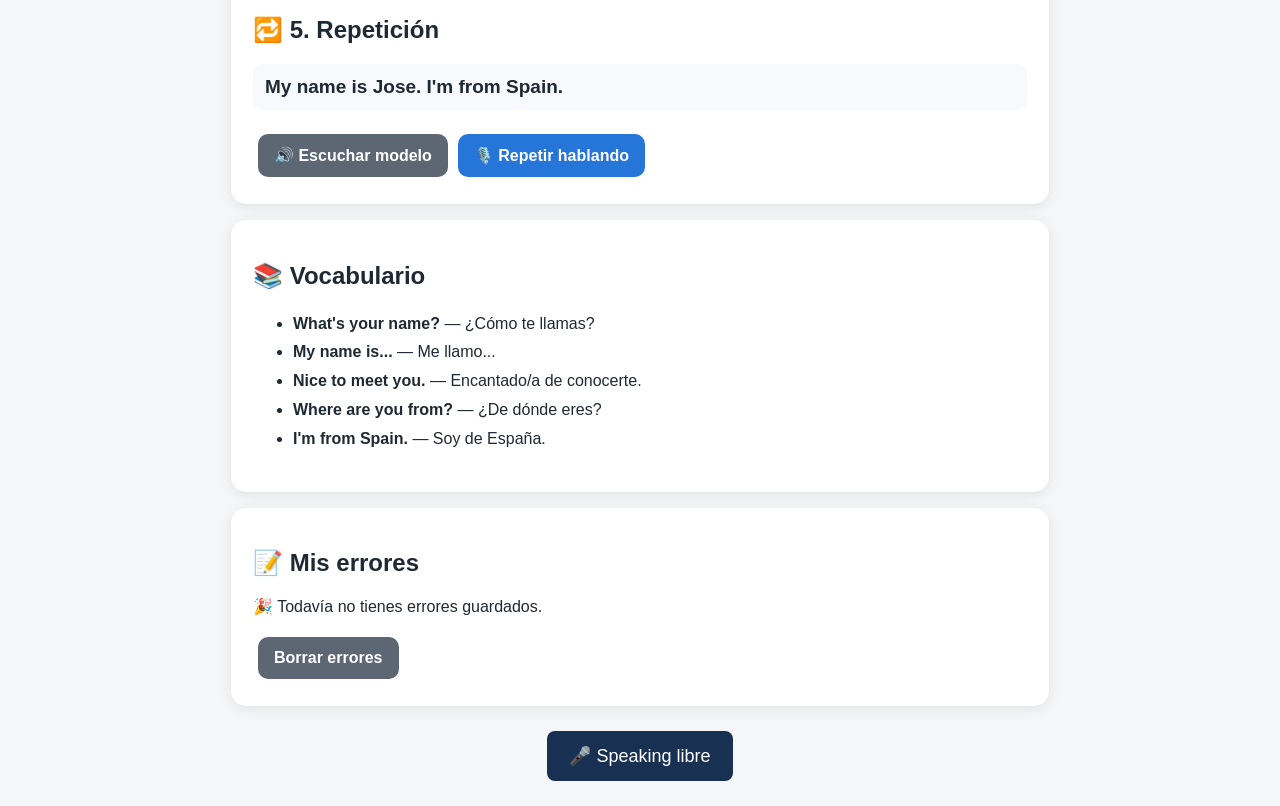
==== commit 22ca1e2a: "Add homepage link and update header in index.html Added a link to return to the homepage and adjuste" ====
--- a/index.html
+++ b/index.html
@@ -1,4 +1,6 @@
-<!doctype html><html lang="es"><head><meta charset="utf-8"><meta name="viewport" content="width=device-width,initial-scale=1"><title>English with Jose</title><link rel="stylesheet" href="style.css"></head><body><header><h1>🇬🇧 English with Jose</h1><p>Lesson 1 · Meeting someone</p></header><main>
+<!doctype html><html lang="es"><head><meta charset="utf-8"><meta name="viewport" content="width=device-width,initial-scale=1"><title>English with Jose</title><link rel="stylesheet" href="style.css"></head><body>
+ <a href="inicio.html" style="display:inline-block; padding:12px 18px; margin:15px 0; background:#183153; color:white; border-radius:8px; text-decoration:none; font-weight:bold;">🏠 Volver al inicio</a>
+  <header><h1>🇬🇧 English with Jose</h1><p>Lesson 1 · Meeting someone</p></header><main>
 <section class="card"><span class="tag">A1–A2 · 15 minutos</span><h2>Conocer a alguien por primera vez</h2><p>Escucha → comprende → responde → recibe corrección.</p><div class="progress"><div id="bar"></div></div><p id="progressText">Progreso: 0 de 5 pasos</p></section>
 <section class="card"><h2>👂 1. Comprensión auditiva</h2><p>Escucha primero sin mirar el texto.</p><button id="listenBtn">🔊 Escuchar diálogo</button><button id="slowBtn" class="secondary">🐢 Más despacio</button><details><summary>Ver diálogo escrito</summary><div class="dialogue"><p><b>Anna:</b> Hi! My name is Anna. What's your name?</p><p><b>John:</b> Hi, Anna. I'm John. Nice to meet you.</p><p><b>Anna:</b> Nice to meet you too. Where are you from?</p><p><b>John:</b> I'm from Spain. I live in Cartagena.</p></div></details></section>
 <section class="card"><h2>🧠 2. ¿Qué has entendido?</h2><p><b>Where is John from?</b></p><button class="option" data-a="london">London</button><button class="option" data-a="spain">Spain</button><button class="option" data-a="france">France</button><div id="listenFeedback" class="feedback"></div></section>
@@ -6,7 +8,7 @@
 <section class="card"><h2>💬 4. Miniconversación</h2><p><b>Hi! Nice to meet you. Where are you from?</b></p><textarea id="conversation" placeholder="Escribe tu respuesta en inglés..."></textarea><br><button id="checkConversation">Comprobar respuesta</button><div id="conversationFeedback" class="feedback"></div></section>
 <section class="card"><h2>🔁 5. Repetición</h2><p class="model"><b>My name is Jose. I'm from Spain.</b></p><button id="modelBtn" class="secondary">🔊 Escuchar modelo</button><button id="repeatSpeakBtn">🎙️ Repetir hablando</button><div id="repeatFeedback" class="feedback"></div></section>
 <section class="card"><h2>📚 Vocabulario</h2><ul><li><b>What's your name?</b> — ¿Cómo te llamas?</li><li><b>My name is...</b> — Me llamo...</li><li><b>Nice to meet you.</b> — Encantado/a de conocerte.</li><li><b>Where are you from?</b> — ¿De dónde eres?</li><li><b>I'm from Spain.</b> — Soy de España.</li></ul></section>
-<section class="card"><h2>📝 Mis errores</h2><div id="errors"></div><button id="clearErrors" class="secondary">Borrar errores</button></section></main><script src="app.js"></script>
+<section class="card"><h2>📝 Mis errores</h2><div id="errors"></div><button id="clearErrors" class="secondary">Borrar errores</button></section></main><script src="app.js?v=20"></script>
 <p style="text-align:center; margin:25px;">
   <a href="speaking.html" style="display:inline-block; background:#183153; color:white; padding:14px 22px; border-radius:8px; text-decoration:none; font-size:18px;">
     🎤 Speaking libre
